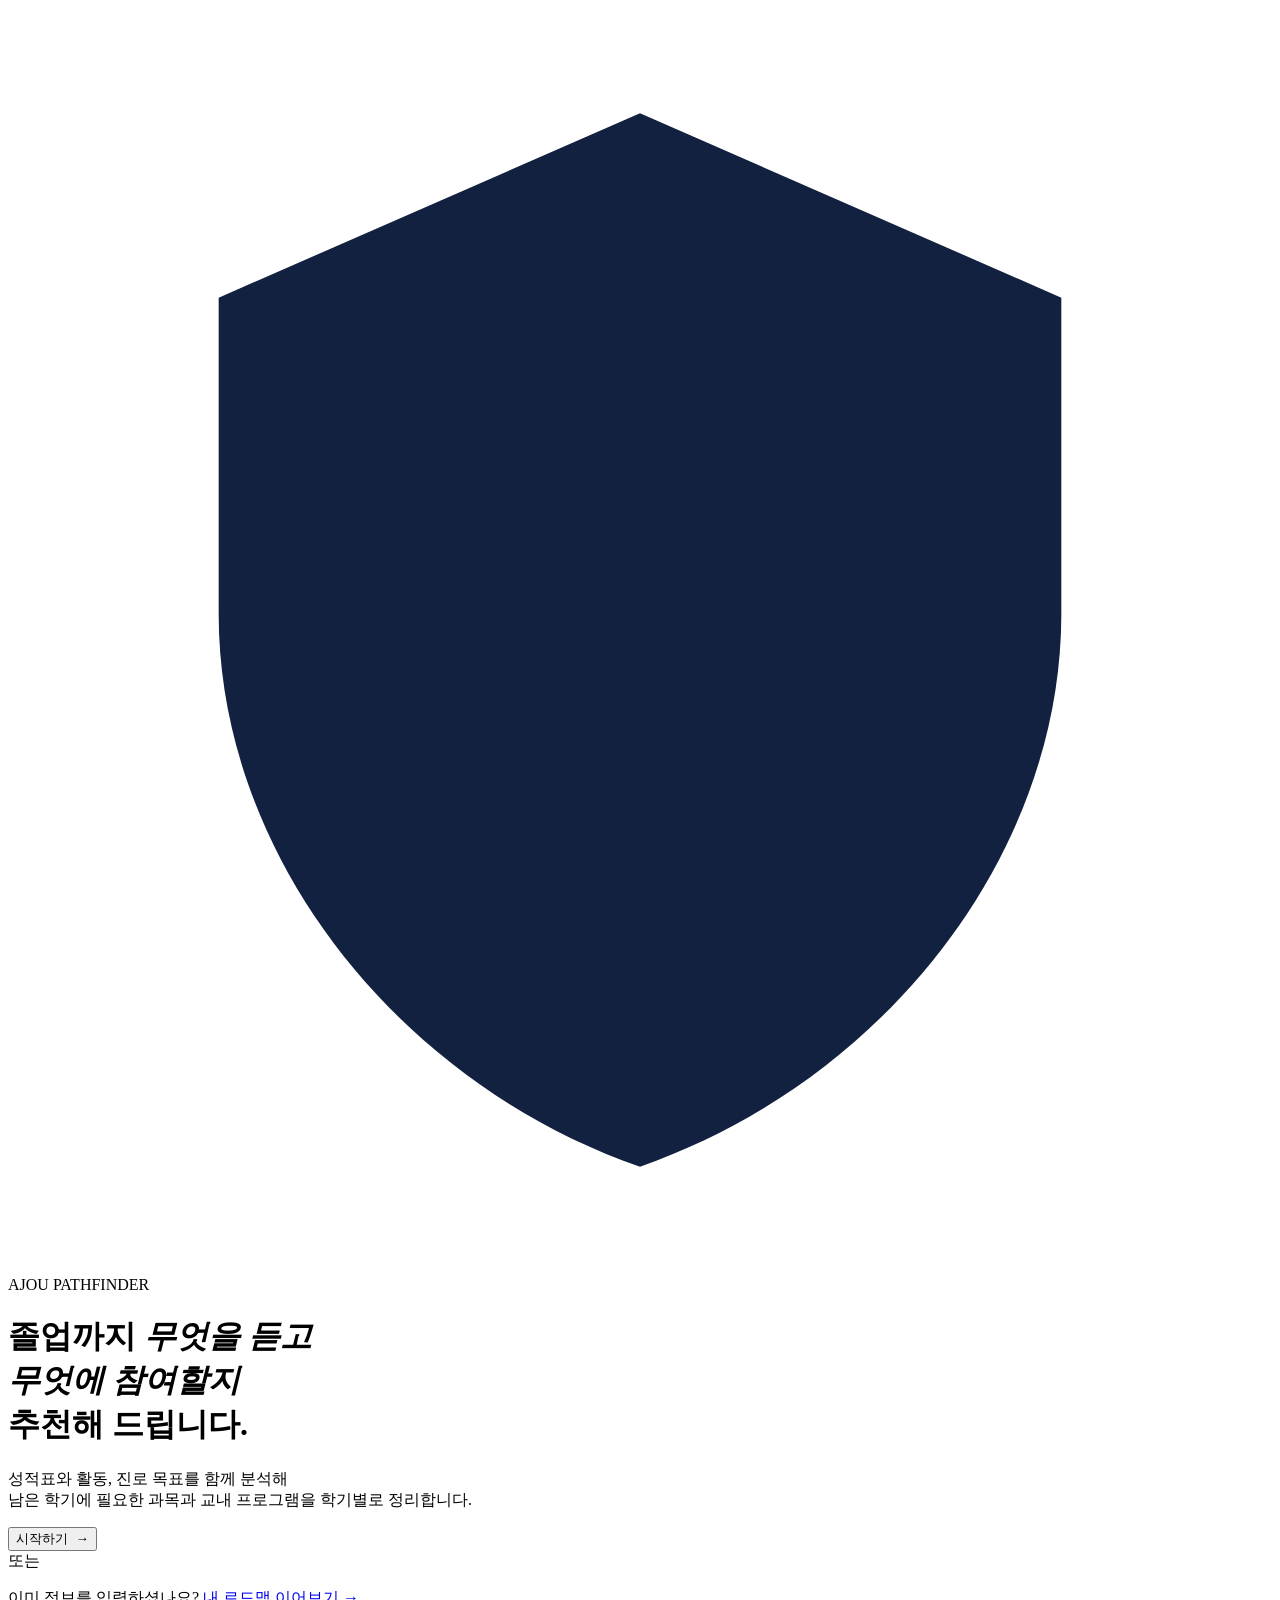
==== app/static/index.html @ 0b5ac6f4 "feat: 프론트엔드 2차 개편 — 랜딩 페이지, 업로드 3단계 위저드, 역량 레이더 버그 수정 사용자 피드백 3건(역량 진단 이상 / 랜딩 필요 / 업로드 화면 분리)을 반영하고" ====
<!doctype html>
<html lang="ko">
<head>
  <meta charset="utf-8" />
  <meta name="viewport" content="width=device-width, initial-scale=1" />
  <title>AJOU Pathfinder</title>
  <link rel="stylesheet" href="/css/style.css" />
</head>
<body class="landing-body">
  <header class="landing-header">
    <div class="landing-brand">
      <svg viewBox="0 0 24 24" fill="none" xmlns="http://www.w3.org/2000/svg" aria-hidden="true">
        <path d="M12 2 4 5.5v6c0 4.6 3.4 8.9 8 10.5 4.6-1.6 8-5.9 8-10.5v-6L12 2Z"
              fill="#12213f" />
      </svg>
      <span>AJOU PATHFINDER</span>
    </div>
  </header>

  <main class="landing-main">
    <h1 class="landing-hero">
      졸업까지 <em>무엇을 듣고</em><br />
      <em>무엇에 참여할지</em><br />
      추천해 드립니다.
    </h1>

    <p class="landing-sub">
      성적표와 활동, 진로 목표를 함께 분석해<br />
      남은 학기에 필요한 과목과 교내 프로그램을 학기별로 정리합니다.
    </p>

    <button class="landing-cta" id="startBtn">시작하기 &nbsp;→</button>

    <div class="landing-or">또는</div>

    <p class="landing-resume">
      이미 정보를 입력하셨나요?
      <a href="/dashboard.html">내 로드맵 이어보기 →</a>
    </p>
  </main>

  <script>
    document.getElementById("startBtn").addEventListener("click", () => {
      window.location.href = "/upload.html";
    });
  </script>
</body>
</html>
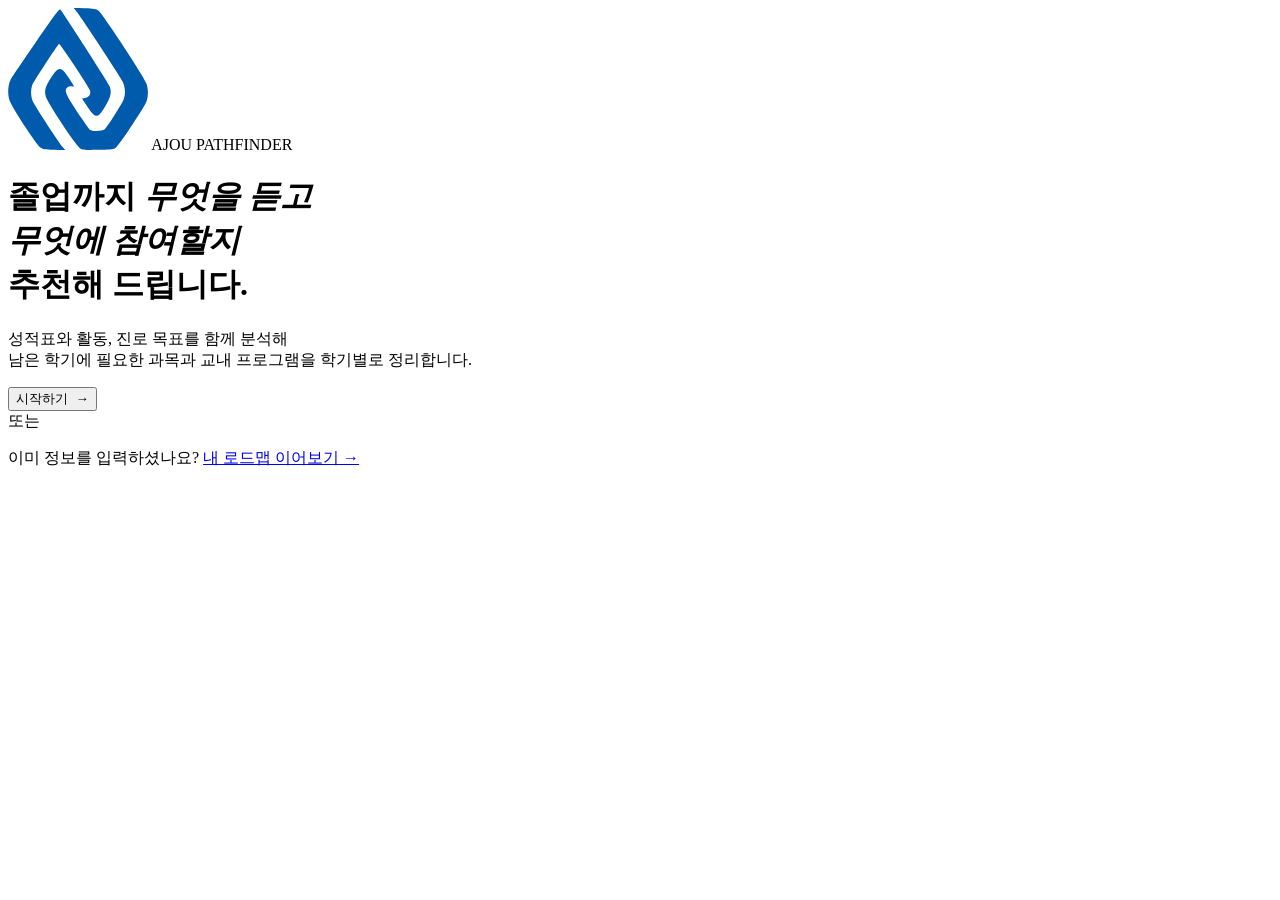
==== commit 8bbea2a0: "fix: 헤더 로고·타이틀 3화면 통일, 랜딩 페이지 크기 축소 - 실제 아주대 로고(ajou-logo.svg)를 세 화면(index/upload/dashboard) 헤더에 공통 " ====
--- a/app/static/index.html
+++ b/app/static/index.html
@@ -9,10 +9,7 @@
 <body class="landing-body">
   <header class="landing-header">
     <div class="landing-brand">
-      <svg viewBox="0 0 24 24" fill="none" xmlns="http://www.w3.org/2000/svg" aria-hidden="true">
-        <path d="M12 2 4 5.5v6c0 4.6 3.4 8.9 8 10.5 4.6-1.6 8-5.9 8-10.5v-6L12 2Z"
-              fill="#12213f" />
-      </svg>
+      <img src="/ajou-logo.svg" alt="" class="brand-logo" />
       <span>AJOU PATHFINDER</span>
     </div>
   </header>
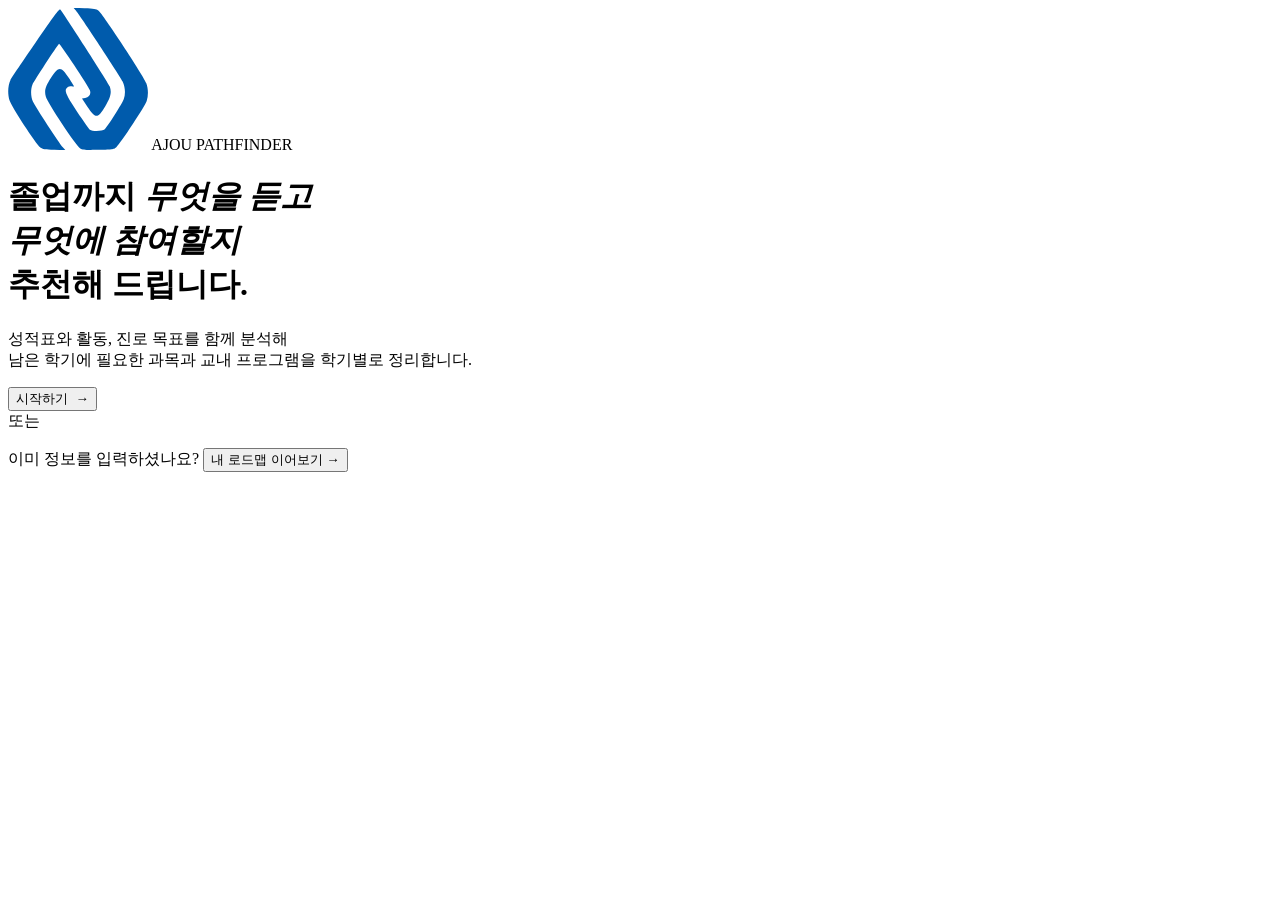
==== commit 47e976af: "feat: 구글 로그인(@ajou.ac.kr 전용) + 계정별 최신 로드맵 저장 - app/auth.py(신설): ID 토큰을 google-auth로 서명 검증, @ajou.ac." ====
--- a/app/static/index.html
+++ b/app/static/index.html
@@ -5,6 +5,7 @@
   <meta name="viewport" content="width=device-width, initial-scale=1" />
   <title>AJOU Pathfinder</title>
   <link rel="stylesheet" href="/css/style.css" />
+  <script src="https://accounts.google.com/gsi/client" async defer></script>
 </head>
 <body class="landing-body">
   <header class="landing-header">
@@ -12,6 +13,7 @@
       <img src="/ajou-logo.svg" alt="" class="brand-logo" />
       <span>AJOU PATHFINDER</span>
     </div>
+    <div class="auth-slot" id="authSlot"></div>
   </header>
 
   <main class="landing-main">
@@ -32,14 +34,36 @@
 
     <p class="landing-resume">
       이미 정보를 입력하셨나요?
-      <a href="/dashboard.html">내 로드맵 이어보기 →</a>
+      <button class="link-btn" id="resumeBtn">내 로드맵 이어보기 →</button>
     </p>
   </main>
 
-  <script>
-    document.getElementById("startBtn").addEventListener("click", () => {
-      window.location.href = "/upload.html";
-    });
-  </script>
+  <!-- 로그인 오버레이 — 구글 계정(@ajou.ac.kr 전용) 로그인(2026-08-21 신설) -->
+  <div class="modal-overlay" id="loginOverlay" hidden>
+    <div class="modal-card login-card">
+      <button class="modal-close" id="loginCloseBtn" aria-label="닫기">✕</button>
+      <img src="/ajou-logo.svg" alt="" class="modal-logo" />
+      <h2 class="modal-title">로그인</h2>
+      <p class="modal-sub">아주대학교 이메일(@ajou.ac.kr) 계정으로만<br />로그인할 수 있어요.</p>
+      <div id="googleBtnSlot" class="google-btn-slot"></div>
+      <p class="modal-error" id="loginError" hidden></p>
+    </div>
+  </div>
+
+  <!-- 계정 드로어 — 로그인 상태에서 헤더의 계정 아이콘을 누르면 오른쪽에서 열림 -->
+  <div class="modal-overlay" id="drawerOverlay" hidden>
+    <aside class="side-drawer">
+      <button class="modal-close" id="drawerCloseBtn" aria-label="닫기">✕</button>
+      <div class="drawer-account">
+        <div class="drawer-avatar" id="drawerAvatar"></div>
+        <div class="drawer-name" id="drawerName"></div>
+        <div class="drawer-email" id="drawerEmail"></div>
+      </div>
+      <button class="drawer-action" id="drawerMyRoadmapBtn">내 로드맵</button>
+      <button class="drawer-logout" id="drawerLogoutBtn">로그아웃</button>
+    </aside>
+  </div>
+
+  <script src="/js/auth.js"></script>
 </body>
 </html>
